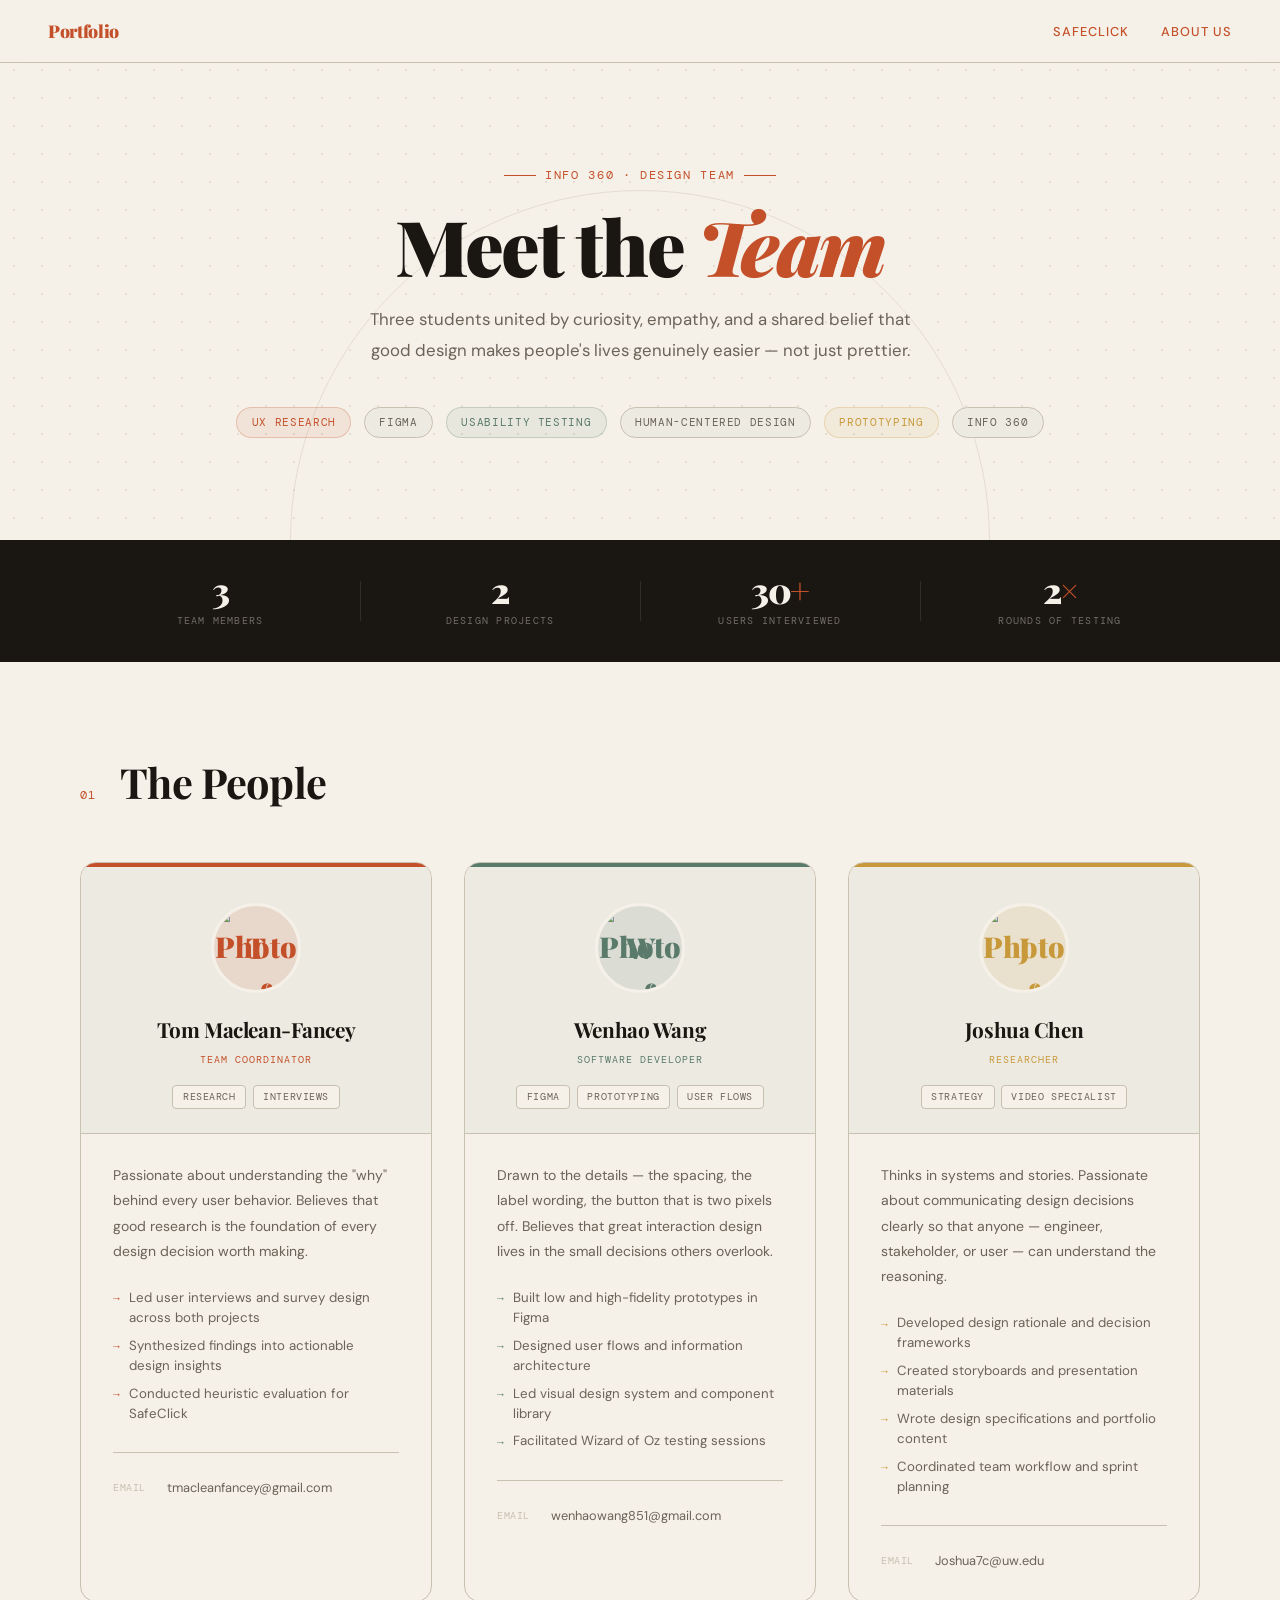
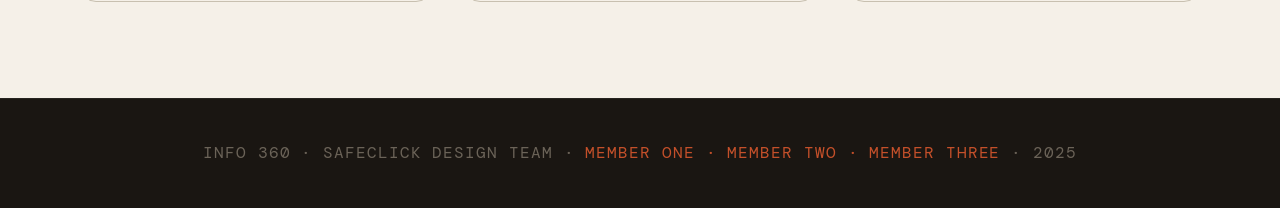
==== about.html @ a48689ff "Update about.html" ====
<!DOCTYPE html>
<html lang="en">
<head>
<meta charset="UTF-8">
<meta name="viewport" content="width=device-width, initial-scale=1.0">
<title>Meet the Team | Design Portfolio</title>
<link href="https://fonts.googleapis.com/css2?family=Playfair+Display:ital,wght@0,400;0,700;0,900;1,400;1,700&family=DM+Sans:wght@300;400;500;600&family=DM+Mono:wght@400;500&display=swap" rel="stylesheet">
<style>
  :root {
    --cream: #F5F0E8;
    --ink: #1A1612;
    --rust: #C4502A;
    --sand: #D9CDB8;
    --sage: #5A7A6B;
    --gold: #C8993A;
    --muted: #6B6358;
    --card: #EDEAE2;
    --border: #C8C0B0;
  }
 
  *, *::before, *::after { box-sizing: border-box; margin: 0; padding: 0; }
  html { scroll-behavior: smooth; }
 
  body {
    font-family: 'DM Sans', sans-serif;
    background: var(--cream);
    color: var(--ink);
    line-height: 1.7;
    overflow-x: hidden;
  }
 
  /* ── NAV ── */
  nav {
    position: fixed;
    top: 0; left: 0; right: 0;
    z-index: 100;
    display: flex;
    align-items: center;
    justify-content: space-between;
    padding: 1rem 3rem;
    background: rgba(245,240,232,0.92);
    backdrop-filter: blur(10px);
    border-bottom: 1px solid var(--border);
  }
  .nav-logo {
    font-family: 'Playfair Display', serif;
    font-weight: 900;
    font-size: 1.1rem;
    color: var(--rust);
    text-decoration: none;
    letter-spacing: -0.02em;
  }
  .nav-links {
    display: flex;
    gap: 2rem;
    list-style: none;
  }
  .nav-links a {
    text-decoration: none;
    color: var(--muted);
    font-size: 0.8rem;
    font-weight: 500;
    letter-spacing: 0.08em;
    text-transform: uppercase;
    transition: color 0.2s;
  }
  .nav-links a:hover { color: var(--rust); }
  .nav-links a.active { color: var(--rust); }
 
  /* ── HERO ── */
  .hero {
    min-height: 60vh;
    display: flex;
    flex-direction: column;
    align-items: center;
    justify-content: center;
    text-align: center;
    padding: 9rem 5rem 5rem;
    position: relative;
    overflow: hidden;
  }
 
  .bg-dot-grid {
    position: absolute;
    inset: 0;
    background-image: radial-gradient(circle, var(--border) 1px, transparent 1px);
    background-size: 28px 28px;
    opacity: 0.4;
    pointer-events: none;
  }
  .bg-arc {
    position: absolute;
    width: 700px; height: 700px;
    border-radius: 50%;
    border: 1px solid var(--border);
    bottom: -350px; left: 50%;
    transform: translateX(-50%);
    pointer-events: none;
    opacity: 0.4;
  }
 
  .hero-tag {
    font-family: 'DM Mono', monospace;
    font-size: 0.72rem;
    letter-spacing: 0.14em;
    text-transform: uppercase;
    color: var(--rust);
    margin-bottom: 1.2rem;
    display: flex;
    align-items: center;
    gap: 0.6rem;
    position: relative;
    z-index: 2;
  }
  .hero-tag::before, .hero-tag::after {
    content: '';
    display: block;
    width: 2rem;
    height: 1px;
    background: var(--rust);
  }
 
  .hero-title {
    font-family: 'Playfair Display', serif;
    font-size: clamp(2.8rem, 6vw, 5rem);
    font-weight: 900;
    line-height: 1.05;
    letter-spacing: -0.03em;
    margin-bottom: 1.2rem;
    position: relative;
    z-index: 2;
  }
  .hero-title em { font-style: italic; color: var(--rust); }
 
  .hero-sub {
    font-size: 1.05rem;
    color: var(--muted);
    max-width: 560px;
    line-height: 1.85;
    position: relative;
    z-index: 2;
    margin-bottom: 2.5rem;
  }
 
  .hero-pills {
    display: flex;
    gap: 0.8rem;
    flex-wrap: wrap;
    justify-content: center;
    position: relative;
    z-index: 2;
  }
  .pill {
    display: inline-block;
    background: var(--card);
    border: 1px solid var(--border);
    color: var(--muted);
    font-family: 'DM Mono', monospace;
    font-size: 0.68rem;
    letter-spacing: 0.06em;
    text-transform: uppercase;
    border-radius: 100px;
    padding: 0.35rem 0.9rem;
  }
  .pill.rust { background: rgba(196,80,42,0.08); border-color: rgba(196,80,42,0.25); color: var(--rust); }
  .pill.sage { background: rgba(90,122,107,0.08); border-color: rgba(90,122,107,0.25); color: var(--sage); }
  .pill.gold { background: rgba(200,153,58,0.08); border-color: rgba(200,153,58,0.25); color: var(--gold); }
 
  /* ── STATS BAR ── */
  .stats-bar {
    background: var(--ink);
    padding: 2rem 5rem;
    display: flex;
    align-items: center;
  }
  .stat {
    flex: 1;
    text-align: center;
    padding: 0 1rem;
    position: relative;
  }
  .stat + .stat::before {
    content: '';
    position: absolute;
    left: 0; top: 15%; bottom: 15%;
    width: 1px;
    background: rgba(255,255,255,0.1);
  }
  .stat-num {
    font-family: 'Playfair Display', serif;
    font-size: 2.2rem;
    font-weight: 900;
    color: var(--cream);
    letter-spacing: -0.03em;
    line-height: 1;
    margin-bottom: 0.3rem;
  }
  .stat-num em { color: var(--rust); font-style: normal; }
  .stat-label {
    font-family: 'DM Mono', monospace;
    font-size: 0.65rem;
    letter-spacing: 0.12em;
    text-transform: uppercase;
    color: rgba(245,240,232,0.4);
  }
 
  /* ── SECTIONS ── */
  section { padding: 6rem 5rem; }
  section.alt { background: var(--card); }
 
  .section-header {
    display: flex;
    align-items: baseline;
    gap: 1.5rem;
    margin-bottom: 3.5rem;
  }
  .section-num {
    font-family: 'DM Mono', monospace;
    font-size: 0.72rem;
    color: var(--rust);
    letter-spacing: 0.1em;
    text-transform: uppercase;
    white-space: nowrap;
    padding-top: 0.3rem;
  }
  .section-title {
    font-family: 'Playfair Display', serif;
    font-size: clamp(1.8rem, 3.5vw, 2.6rem);
    font-weight: 700;
    line-height: 1.15;
    letter-spacing: -0.02em;
  }
 
  p { color: var(--muted); font-size: 0.97rem; line-height: 1.85; margin-bottom: 1.2rem; }
  p:last-child { margin-bottom: 0; }
  h3 {
    font-family: 'Playfair Display', serif;
    font-size: 1.2rem;
    font-weight: 700;
    color: var(--ink);
    margin-bottom: 0.7rem;
  }
 
  /* ── TEAM CARDS ── */
  .team-grid {
    display: grid;
    grid-template-columns: repeat(3, 1fr);
    gap: 2rem;
  }
 
  .team-card {
    background: var(--cream);
    border: 1px solid var(--border);
    border-radius: 16px;
    overflow: hidden;
    transition: transform 0.25s, box-shadow 0.25s;
    position: relative;
  }
  .team-card:hover {
    transform: translateY(-6px);
    box-shadow: 0 20px 50px rgba(26,22,18,0.12);
  }
 
  .team-card-top {
    padding: 2.5rem 2rem 1.5rem;
    position: relative;
    text-align: center;
    background: var(--card);
    border-bottom: 1px solid var(--border);
  }
 
  /* accent stripe per member */
  .team-card-top::before {
    content: '';
    position: absolute;
    top: 0; left: 0; right: 0;
    height: 4px;
  }
  .accent-rust .team-card-top::before { background: var(--rust); }
  .accent-sage .team-card-top::before { background: var(--sage); }
  .accent-gold .team-card-top::before { background: var(--gold); }
 
  /* ── AVATAR ── */
  .avatar-circle {
    width: 90px; height: 90px;
    border-radius: 50%;
    margin: 0 auto 1.2rem;
    display: flex;
    align-items: center;
    justify-content: center;
    font-family: 'Playfair Display', serif;
    font-size: 1.8rem;
    font-weight: 900;
    border: 3px solid var(--cream);
    position: relative;
    overflow: hidden; /* keeps the photo clipped to the circle */
  }
 
  /* The profile photo — swap src to your image path */
  .avatar-circle img {
    position: absolute;
    inset: 0;
    width: 100%;
    height: 100%;
    object-fit: cover;
    object-position: center top; /* shows face rather than chest — adjust if needed */
    border-radius: 50%;
  }
 
  /* Fallback letter shown when no image is present */
  .avatar-circle .avatar-fallback {
    position: relative; /* sits above the img if img fails */
    z-index: 1;
    pointer-events: none;
  }
 
  /* Hide fallback letter once the image loads successfully */
  .avatar-circle img.loaded + .avatar-fallback {
    display: none;
  }
 
  /* Color backgrounds for each member (visible until photo loads) */
  .accent-rust  .avatar-circle { background: rgba(196,80,42,0.12); color: var(--rust); }
  .accent-sage  .avatar-circle { background: rgba(90,122,107,0.12); color: var(--sage); }
  .accent-gold  .avatar-circle { background: rgba(200,153,58,0.12); color: var(--gold); }
 
  .member-name {
    font-family: 'Playfair Display', serif;
    font-size: 1.3rem;
    font-weight: 700;
    color: var(--ink);
    letter-spacing: -0.02em;
    margin-bottom: 0.25rem;
  }
  .member-role {
    font-family: 'DM Mono', monospace;
    font-size: 0.65rem;
    letter-spacing: 0.1em;
    text-transform: uppercase;
    margin-bottom: 1rem;
  }
  .accent-rust .member-role { color: var(--rust); }
  .accent-sage .member-role { color: var(--sage); }
  .accent-gold .member-role { color: var(--gold); }
 
  .member-tags {
    display: flex;
    flex-wrap: wrap;
    gap: 0.4rem;
    justify-content: center;
  }
  .member-tag {
    font-family: 'DM Mono', monospace;
    font-size: 0.6rem;
    letter-spacing: 0.06em;
    text-transform: uppercase;
    padding: 0.2rem 0.6rem;
    border-radius: 4px;
    background: var(--cream);
    color: var(--muted);
    border: 1px solid var(--border);
  }
 
  .team-card-body {
    padding: 1.8rem 2rem;
  }
  .team-card-body p {
    font-size: 0.875rem;
    line-height: 1.8;
    margin-bottom: 1.5rem;
  }
 
  .contribution-list {
    list-style: none;
    display: flex;
    flex-direction: column;
    gap: 0.5rem;
    margin-bottom: 1.8rem;
  }
  .contribution-list li {
    display: flex;
    align-items: flex-start;
    gap: 0.6rem;
    font-size: 0.83rem;
    color: var(--muted);
    line-height: 1.5;
  }
  .contribution-list li::before {
    content: '→';
    font-family: 'DM Mono', monospace;
    font-size: 0.7rem;
    margin-top: 0.15rem;
    flex-shrink: 0;
  }
  .accent-rust .contribution-list li::before { color: var(--rust); }
  .accent-sage .contribution-list li::before { color: var(--sage); }
  .accent-gold .contribution-list li::before { color: var(--gold); }
 
  .member-contact {
    display: flex;
    flex-direction: column;
    gap: 0.5rem;
    padding-top: 1.5rem;
    border-top: 1px solid var(--border);
  }
  .contact-row {
    display: flex;
    align-items: center;
    gap: 0.6rem;
    font-size: 0.8rem;
    color: var(--muted);
    text-decoration: none;
    transition: color 0.2s;
  }
  .contact-row:hover { color: var(--rust); }
  .contact-row span {
    font-family: 'DM Mono', monospace;
    font-size: 0.62rem;
    letter-spacing: 0.06em;
    text-transform: uppercase;
    color: var(--border);
    min-width: 44px;
  }
 
  /* ── FOOTER ── */
  footer {
    background: var(--ink);
    border-top: 1px solid rgba(255,255,255,0.06);
    color: rgba(245,240,232,0.4);
    text-align: center;
    padding: 2.5rem;
    font-family: 'DM Mono', monospace;
    font-size: 0.72rem;
    letter-spacing: 0.08em;
    text-transform: uppercase;
  }
  footer span { color: var(--rust); }
 
  /* ── REVEAL ── */
  .reveal {
    opacity: 0;
    transform: translateY(28px);
    transition: opacity 0.65s ease, transform 0.65s ease;
  }
  .reveal.visible { opacity: 1; transform: translateY(0); }
 
  /* ── RESPONSIVE ── */
  @media (max-width: 1000px) {
    .team-grid, .values-row { grid-template-columns: 1fr; }
    .collab-grid { grid-template-columns: 1fr; gap: 2rem; }
  }
  @media (max-width: 700px) {
    nav { padding: 1rem 1.5rem; }
    .nav-links { display: none; }
    section { padding: 4rem 1.5rem; }
    .hero { padding: 8rem 1.5rem 4rem; }
    .stats-bar { padding: 2rem 1.5rem; flex-wrap: wrap; gap: 2rem; }
    .quote-section { padding: 4rem 1.5rem; }
  }
</style>
</head>
<body>
 
<!-- NAV -->
<nav>
  <a href="#" class="nav-logo">Portfolio</a>
  <ul class="nav-links">
    <li><a href="index.html" class="active">SafeClick</a></li>
    <li><a href="#team" class="active">About Us</a></li>
  </ul>
</nav>
 
<!-- HERO -->
<div class="hero">
  <div class="bg-dot-grid"></div>
  <div class="bg-arc"></div>
 
  <div class="hero-tag">INFO 360 · Design Team</div>
  <h1 class="hero-title">Meet the <em>Team</em></h1>
  <p class="hero-sub">Three students united by curiosity, empathy, and a shared belief that good design makes people's lives genuinely easier — not just prettier.</p>
  <div class="hero-pills">
    <span class="pill rust">UX Research</span>
    <span class="pill">Figma</span>
    <span class="pill sage">Usability Testing</span>
    <span class="pill">Human-Centered Design</span>
    <span class="pill gold">Prototyping</span>
    <span class="pill">INFO 360</span>
  </div>
</div>
 
<!-- STATS BAR -->
<div class="stats-bar">
  <div class="stat">
    <div class="stat-num">3</div>
    <div class="stat-label">Team Members</div>
  </div>
  <div class="stat">
    <div class="stat-num">2</div>
    <div class="stat-label">Design Projects</div>
  </div>
  <div class="stat">
    <div class="stat-num">30<em>+</em></div>
    <div class="stat-label">Users Interviewed</div>
  </div>
  <div class="stat">
    <div class="stat-num">2<em>×</em></div>
    <div class="stat-label">Rounds of Testing</div>
  </div>
</div>
 
<!-- TEAM MEMBERS -->
<section id="team">
  <div class="section-header reveal">
    <span class="section-num">01</span>
    <h2 class="section-title">The People</h2>
  </div>
 
  <div class="team-grid">
 
    <!-- ─────────────────────────────────────────────────
         MEMBER 1 — Tom Maclean-Fancey
         To add a photo: put Tom's image at  img/tom.jpg
         (or any format: tom.png, tom.webp, etc.)
         then update the src below to match.
    ───────────────────────────────────────────────── -->
    <div class="team-card accent-rust reveal">
      <div class="team-card-top">
        <div class="avatar-circle">
          <img src="img/tom.jpg" alt="Photo of Tom Maclean-Fancey">
          <span class="avatar-fallback">T</span>
        </div>
        <div class="member-name">Tom Maclean-Fancey</div>
        <div class="member-role">Team Coordinator</div>
        <div class="member-tags">
          <span class="member-tag">Research</span>
          <span class="member-tag">Interviews</span>
        </div>
      </div>
      <div class="team-card-body">
        <p>Passionate about understanding the "why" behind every user behavior. Believes that good research is the foundation of every design decision worth making.</p>
        <ul class="contribution-list">
          <li>Led user interviews and survey design across both projects</li>
          <li>Synthesized findings into actionable design insights</li>
          <li>Conducted heuristic evaluation for SafeClick</li>
        </ul>
        <div class="member-contact">
          <a href="mailto:tmacleanfancey@gmail.com" class="contact-row">
            <span>Email</span> tmacleanfancey@gmail.com
          </a>
        </div>
      </div>
    </div>
 
    <!-- ─────────────────────────────────────────────────
         MEMBER 2 — Wenhao Wang
         To add a photo: put Wenhao's image at  img/wenhao.jpg
    ───────────────────────────────────────────────── -->
    <div class="team-card accent-sage reveal" style="transition-delay:0.12s;">
      <div class="team-card-top">
        <div class="avatar-circle">
          <img src="img/wenhao.jpg" alt="Photo of Wenhao Wang">
          <span class="avatar-fallback">W</span>
        </div>
        <div class="member-name">Wenhao Wang</div>
        <div class="member-role">Software Developer</div>
        <div class="member-tags">
          <span class="member-tag">Figma</span>
          <span class="member-tag">Prototyping</span>
          <span class="member-tag">User Flows</span>
        </div>
      </div>
      <div class="team-card-body">
        <p>Drawn to the details — the spacing, the label wording, the button that is two pixels off. Believes that great interaction design lives in the small decisions others overlook.</p>
        <ul class="contribution-list">
          <li>Built low and high-fidelity prototypes in Figma</li>
          <li>Designed user flows and information architecture</li>
          <li>Led visual design system and component library</li>
          <li>Facilitated Wizard of Oz testing sessions</li>
        </ul>
        <div class="member-contact">
          <a href="mailto:wenhaowang851@gmail.com" class="contact-row">
            <span>Email</span> wenhaowang851@gmail.com
          </a>
        </div>
      </div>
    </div>
 
    <!-- ─────────────────────────────────────────────────
         MEMBER 3 — Joshua Chen
         To add a photo: put Joshua's image at  img/joshua.jpg
    ───────────────────────────────────────────────── -->
    <div class="team-card accent-gold reveal" style="transition-delay:0.24s;">
      <div class="team-card-top">
        <div class="avatar-circle">
          <img src="img/joshua.jpg" alt="Photo of Joshua Chen">
          <span class="avatar-fallback">J</span>
        </div>
        <div class="member-name">Joshua Chen</div>
        <div class="member-role">Researcher</div>
        <div class="member-tags">
          <span class="member-tag">Strategy</span>
          <span class="member-tag">Video Specialist</span>
        </div>
      </div>
      <div class="team-card-body">
        <p>Thinks in systems and stories. Passionate about communicating design decisions clearly so that anyone — engineer, stakeholder, or user — can understand the reasoning.</p>
        <ul class="contribution-list">
          <li>Developed design rationale and decision frameworks</li>
          <li>Created storyboards and presentation materials</li>
          <li>Wrote design specifications and portfolio content</li>
          <li>Coordinated team workflow and sprint planning</li>
        </ul>
        <div class="member-contact">
          <a href="mailto:Joshua7c@uw.edu" class="contact-row">
            <span>Email</span> Joshua7c@uw.edu
          </a>
        </div>
      </div>
    </div>
 
  </div>
</section>
 
<footer>
  <p>INFO 360 · SafeClick Design Team · <span>Member One · Member Two · Member Three</span> · 2025</p>
</footer>
 
<script>
  /* Scroll reveal */
  const reveals = document.querySelectorAll('.reveal');
  const observer = new IntersectionObserver((entries) => {
    entries.forEach(e => {
      if (e.isIntersecting) {
        e.target.classList.add('visible');
        observer.unobserve(e.target);
      }
    });
  }, { threshold: 0.1, rootMargin: '0px 0px -40px 0px' });
  reveals.forEach(el => observer.observe(el));
 
  /* Hide the fallback letter once the photo loads successfully */
  document.querySelectorAll('.avatar-circle img').forEach(img => {
    const hide = () => img.classList.add('loaded');
    if (img.complete && img.naturalWidth > 0) hide();
    else img.addEventListener('load', hide);
  });
</script>
</body>
</html>
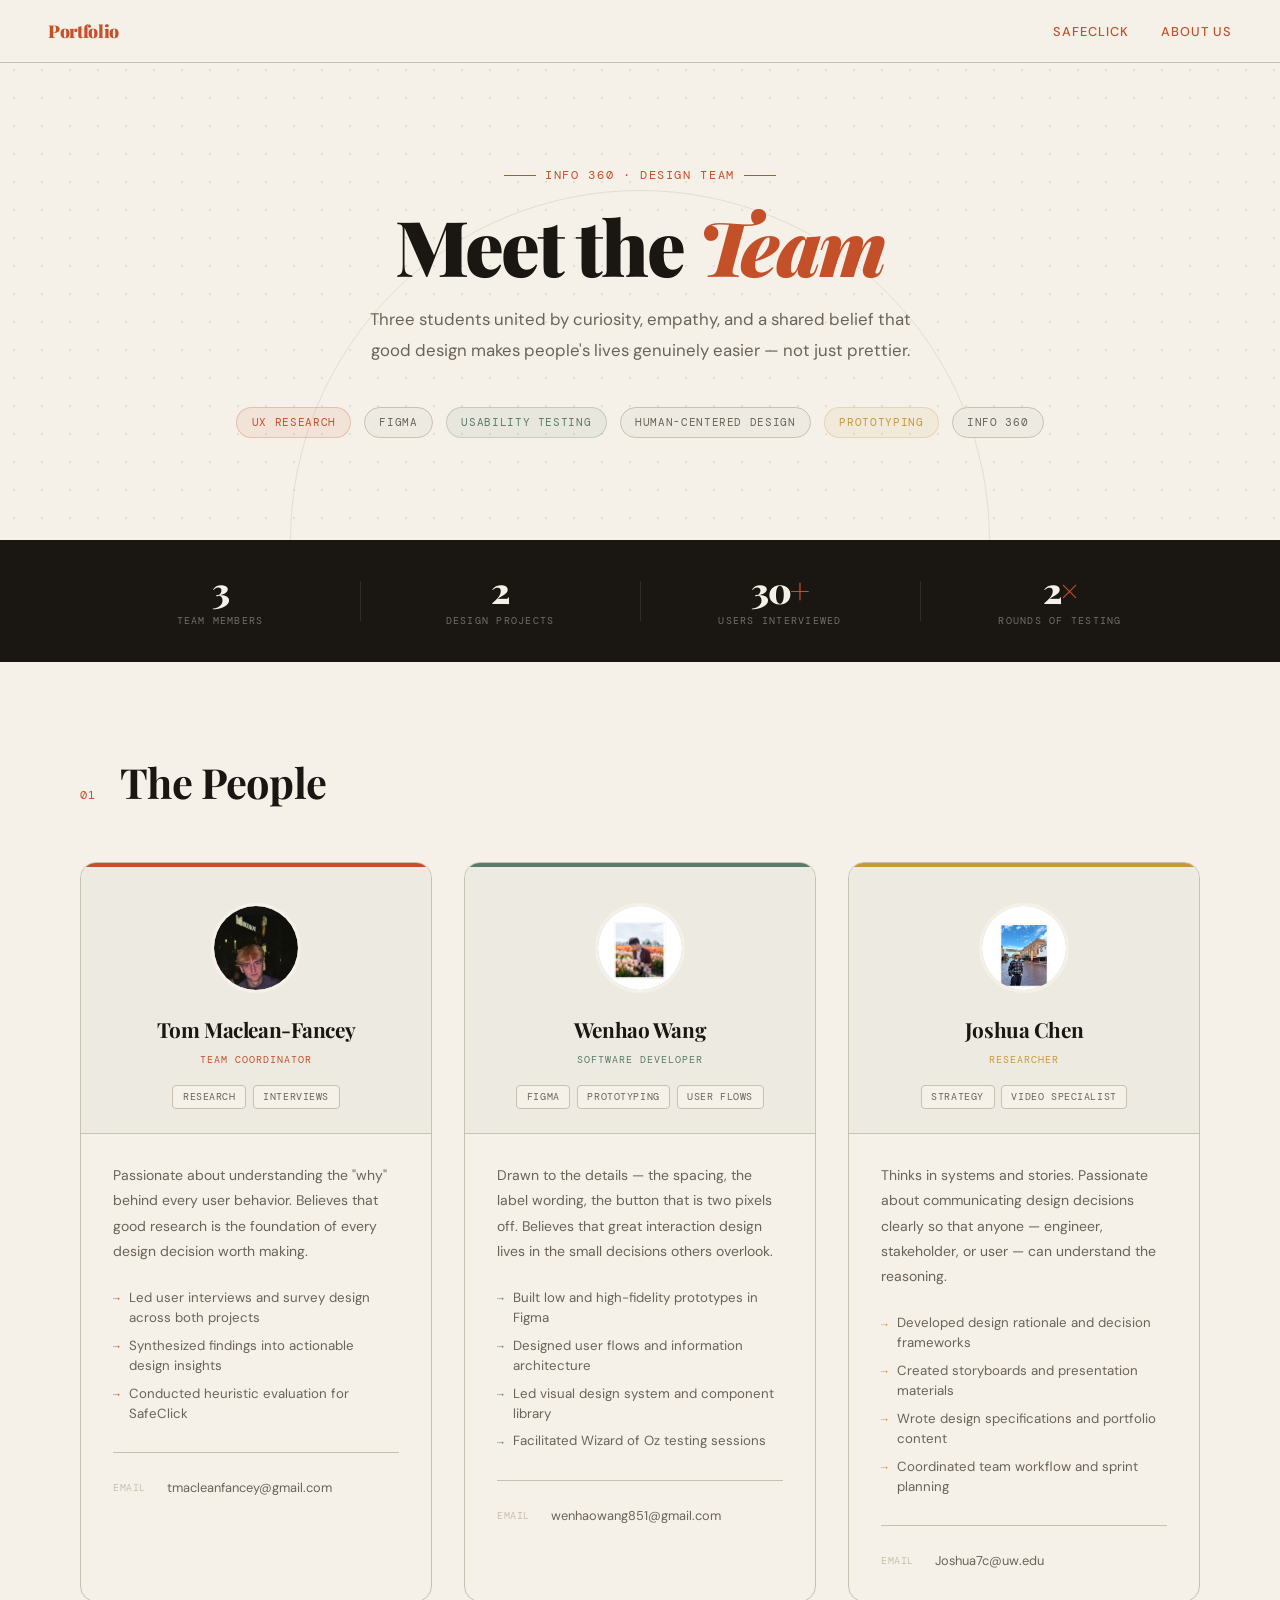
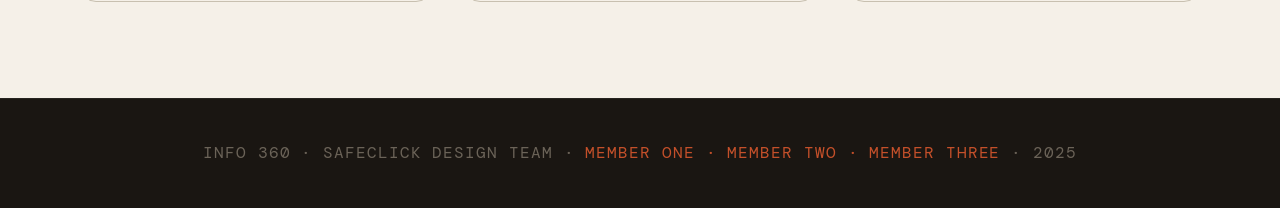
==== commit 5e9eb50c: "Update about.html" ====
--- a/about.html
+++ b/about.html
@@ -526,7 +526,7 @@
     <div class="team-card accent-rust reveal">
       <div class="team-card-top">
         <div class="avatar-circle">
-          <img src="img/tom.jpg" alt="Photo of Tom Maclean-Fancey">
+          <img src="tom.jpg" alt="Photo of Tom">
           <span class="avatar-fallback">T</span>
         </div>
         <div class="member-name">Tom Maclean-Fancey</div>
@@ -558,7 +558,7 @@
     <div class="team-card accent-sage reveal" style="transition-delay:0.12s;">
       <div class="team-card-top">
         <div class="avatar-circle">
-          <img src="img/wenhao.jpg" alt="Photo of Wenhao Wang">
+          <img src="wenhao.png" alt="Photo of Wenhao">
           <span class="avatar-fallback">W</span>
         </div>
         <div class="member-name">Wenhao Wang</div>
@@ -592,7 +592,7 @@
     <div class="team-card accent-gold reveal" style="transition-delay:0.24s;">
       <div class="team-card-top">
         <div class="avatar-circle">
-          <img src="img/joshua.jpg" alt="Photo of Joshua Chen">
+          <img src="joshua.png" alt="Photo of Joshua">
           <span class="avatar-fallback">J</span>
         </div>
         <div class="member-name">Joshua Chen</div>
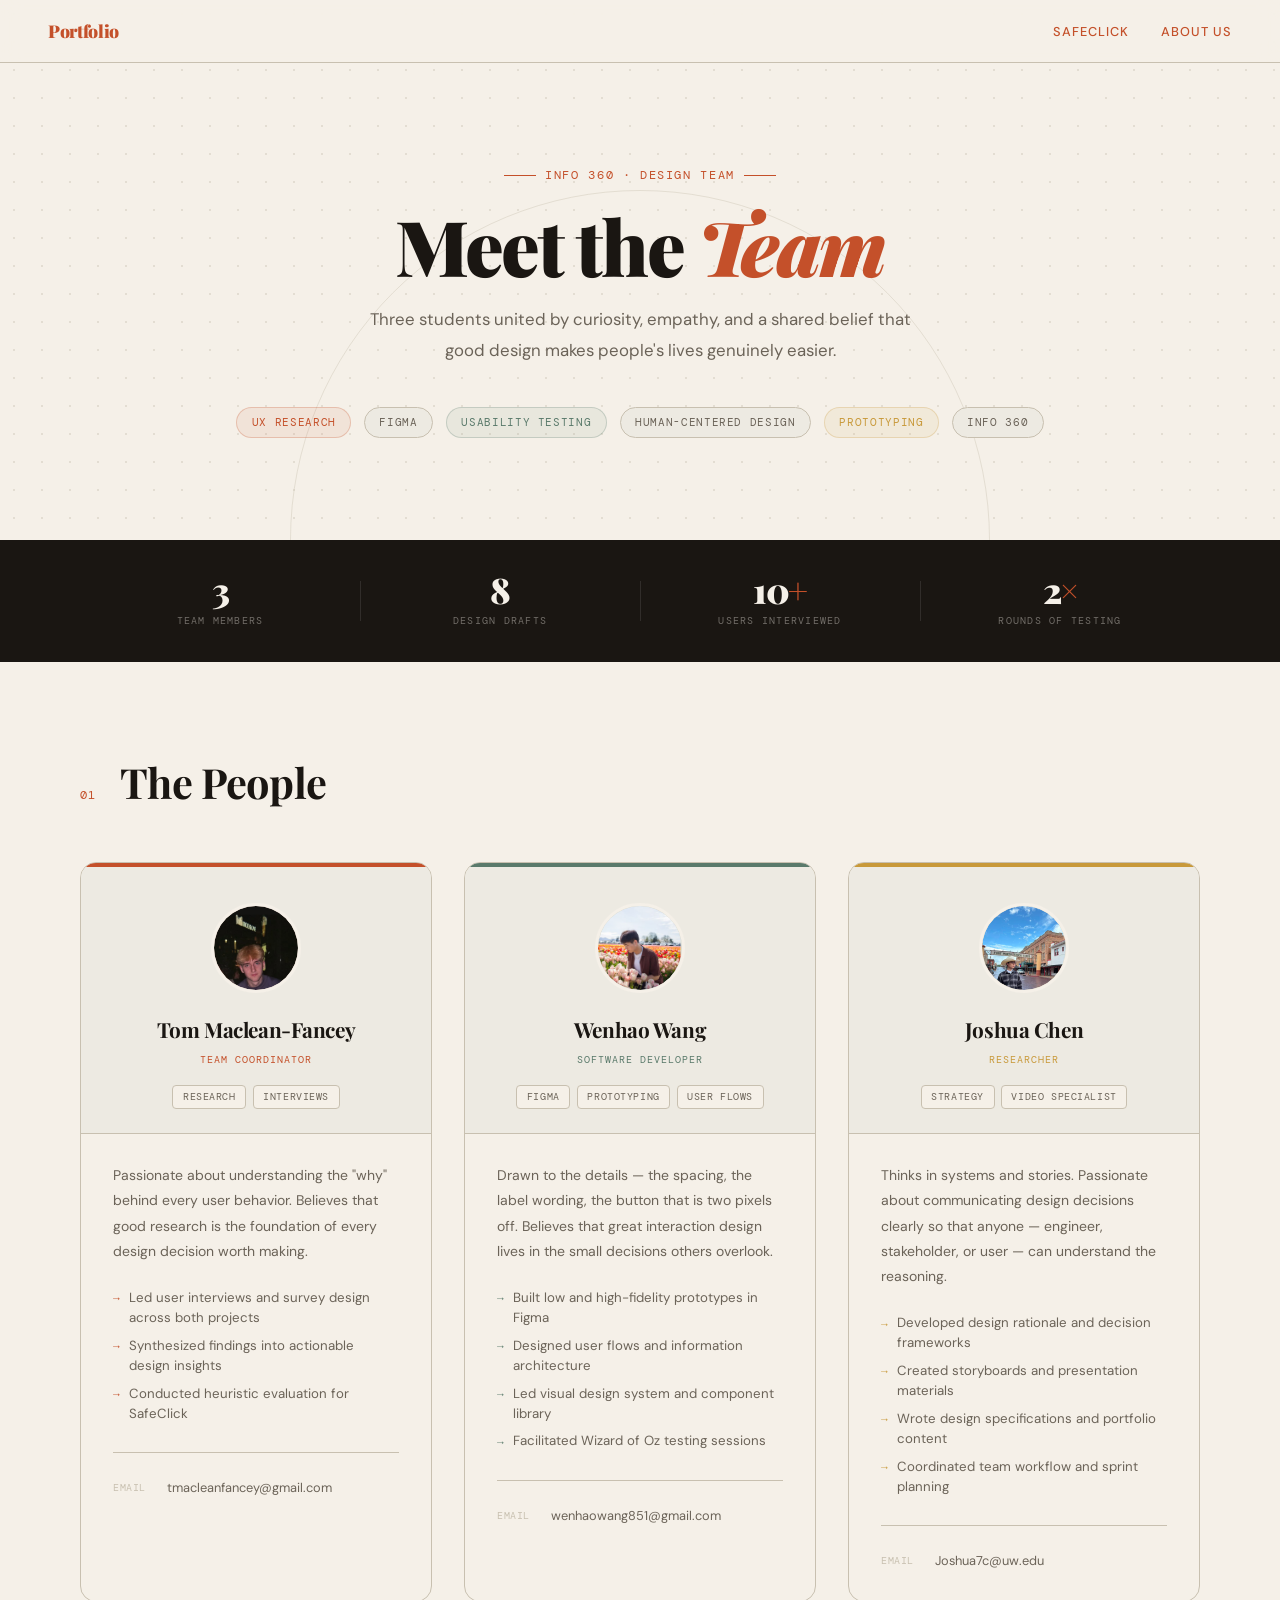
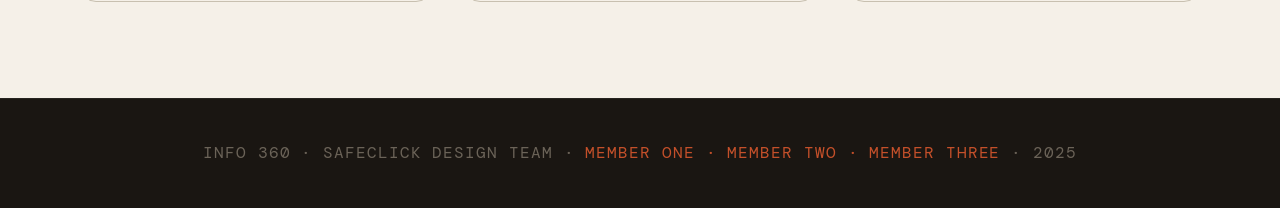
==== commit 92a0a2a0: "Update about.html" ====
--- a/about.html
+++ b/about.html
@@ -477,7 +477,7 @@
  
   <div class="hero-tag">INFO 360 · Design Team</div>
   <h1 class="hero-title">Meet the <em>Team</em></h1>
-  <p class="hero-sub">Three students united by curiosity, empathy, and a shared belief that good design makes people's lives genuinely easier — not just prettier.</p>
+  <p class="hero-sub">Three students united by curiosity, empathy, and a shared belief that good design makes people's lives genuinely easier.</p>
   <div class="hero-pills">
     <span class="pill rust">UX Research</span>
     <span class="pill">Figma</span>
@@ -495,11 +495,11 @@
     <div class="stat-label">Team Members</div>
   </div>
   <div class="stat">
-    <div class="stat-num">2</div>
-    <div class="stat-label">Design Projects</div>
+    <div class="stat-num">8</div>
+    <div class="stat-label">Design Drafts</div>
   </div>
   <div class="stat">
-    <div class="stat-num">30<em>+</em></div>
+    <div class="stat-num">10<em>+</em></div>
     <div class="stat-label">Users Interviewed</div>
   </div>
   <div class="stat">
@@ -519,9 +519,6 @@
  
     <!-- ─────────────────────────────────────────────────
          MEMBER 1 — Tom Maclean-Fancey
-         To add a photo: put Tom's image at  img/tom.jpg
-         (or any format: tom.png, tom.webp, etc.)
-         then update the src below to match.
     ───────────────────────────────────────────────── -->
     <div class="team-card accent-rust reveal">
       <div class="team-card-top">
@@ -553,7 +550,6 @@
  
     <!-- ─────────────────────────────────────────────────
          MEMBER 2 — Wenhao Wang
-         To add a photo: put Wenhao's image at  img/wenhao.jpg
     ───────────────────────────────────────────────── -->
     <div class="team-card accent-sage reveal" style="transition-delay:0.12s;">
       <div class="team-card-top">
@@ -587,7 +583,6 @@
  
     <!-- ─────────────────────────────────────────────────
          MEMBER 3 — Joshua Chen
-         To add a photo: put Joshua's image at  img/joshua.jpg
     ───────────────────────────────────────────────── -->
     <div class="team-card accent-gold reveal" style="transition-delay:0.24s;">
       <div class="team-card-top">
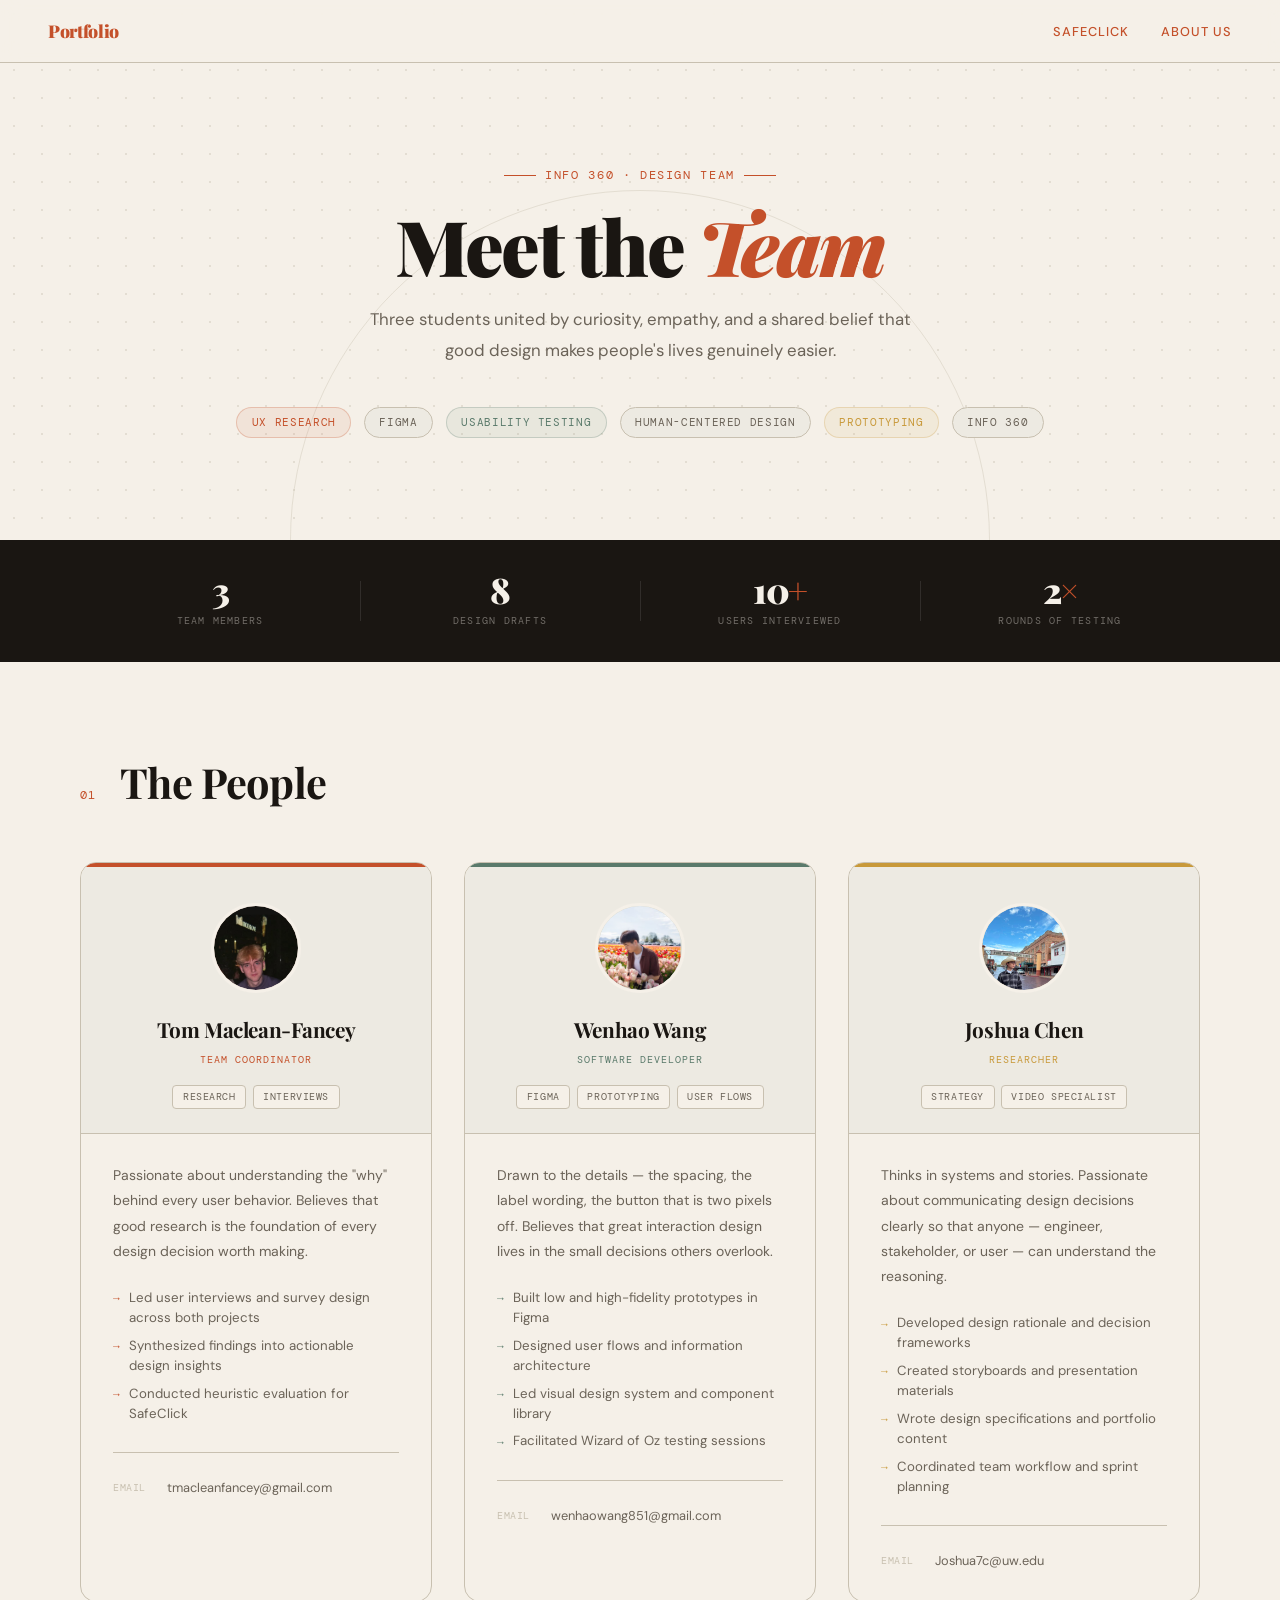
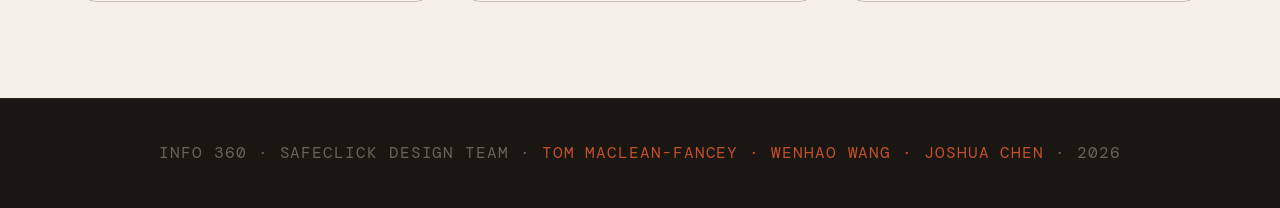
==== commit 7ce20bc2: "Update about.html" ====
--- a/about.html
+++ b/about.html
@@ -617,7 +617,7 @@
 </section>
  
 <footer>
-  <p>INFO 360 · SafeClick Design Team · <span>Member One · Member Two · Member Three</span> · 2025</p>
+  <p>INFO 360 · SafeClick Design Team · <span>Tom Maclean-Fancey · Wenhao Wang · Joshua Chen</span> · 2026</p>
 </footer>
  
 <script>
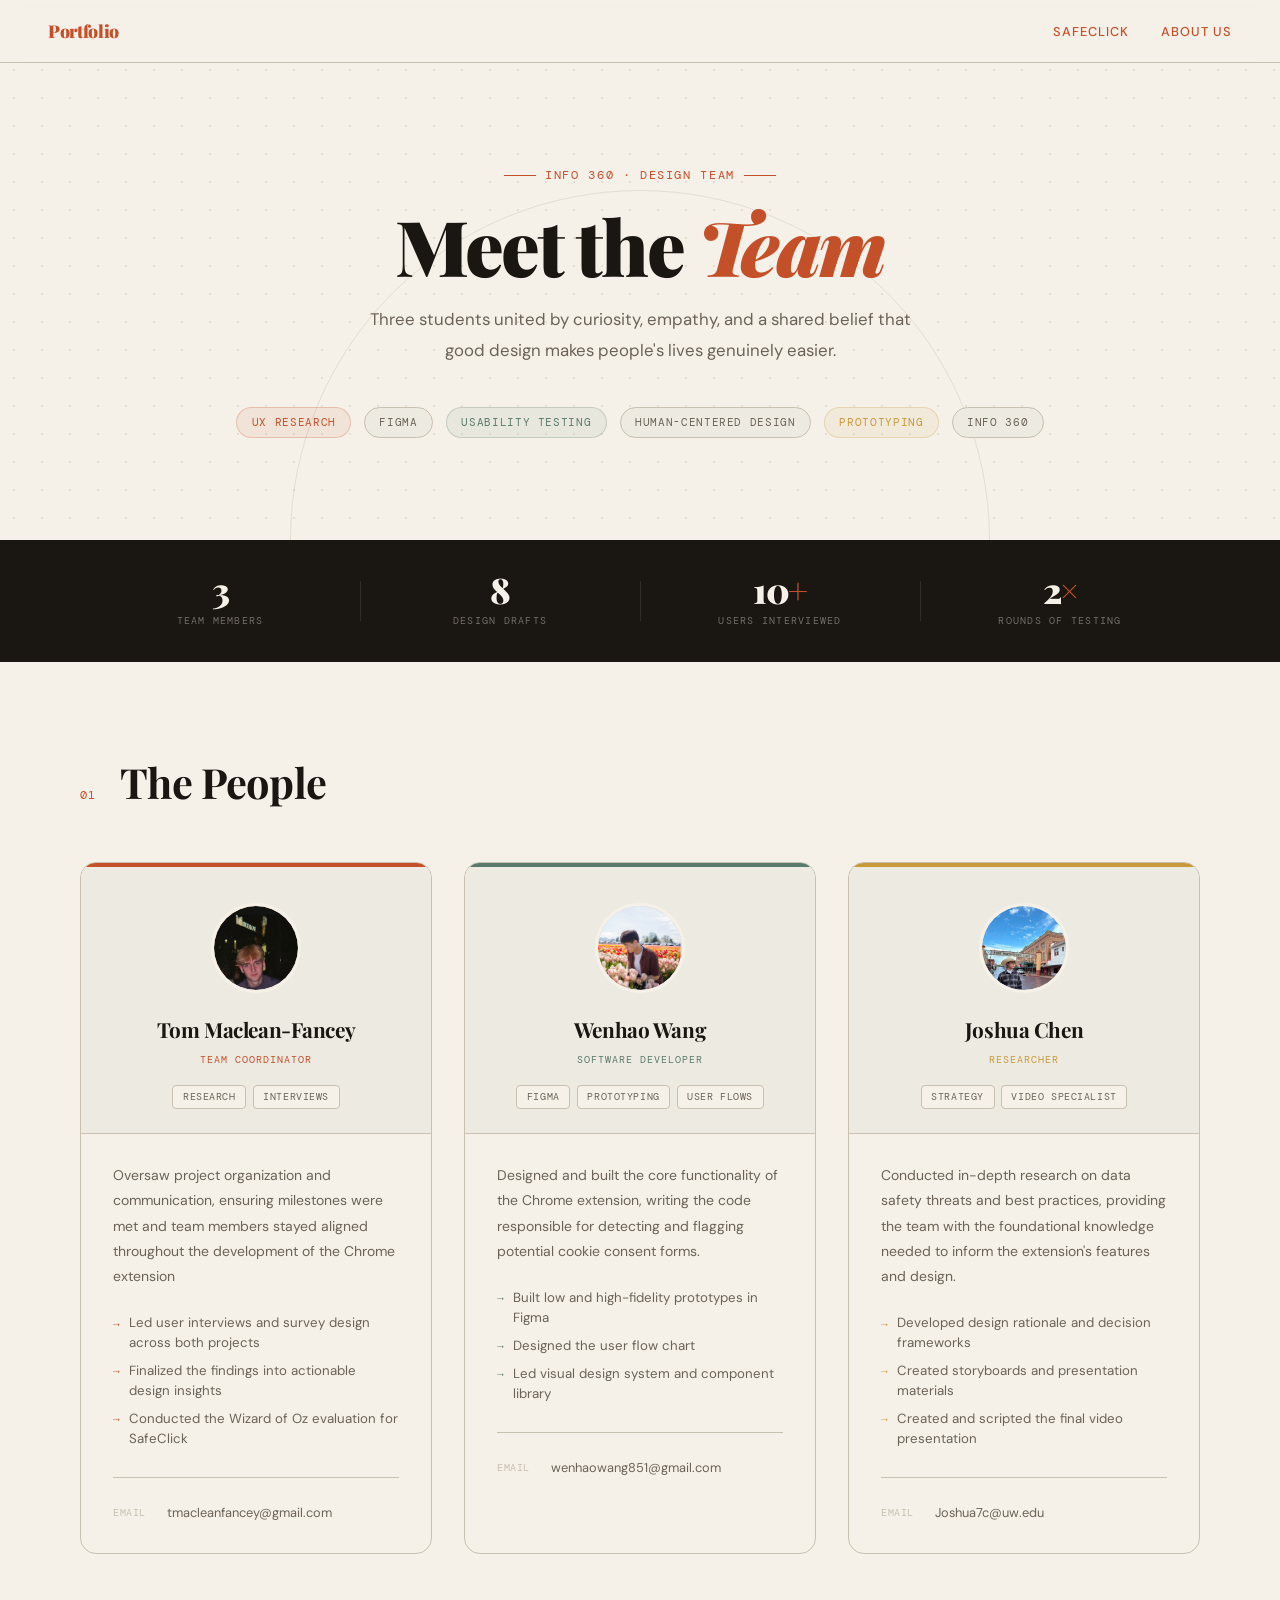
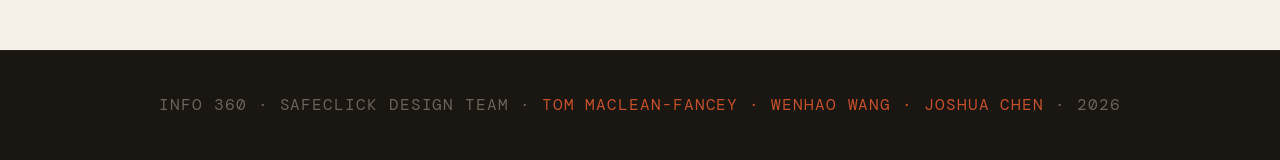
==== commit ce5e50e6: "Update about.html" ====
--- a/about.html
+++ b/about.html
@@ -534,11 +534,11 @@
         </div>
       </div>
       <div class="team-card-body">
-        <p>Passionate about understanding the "why" behind every user behavior. Believes that good research is the foundation of every design decision worth making.</p>
+        <p>Oversaw project organization and communication, ensuring milestones were met and team members stayed aligned throughout the development of the Chrome extension</p>
         <ul class="contribution-list">
           <li>Led user interviews and survey design across both projects</li>
-          <li>Synthesized findings into actionable design insights</li>
-          <li>Conducted heuristic evaluation for SafeClick</li>
+          <li>Finalized the findings into actionable design insights</li>
+          <li>Conducted the Wizard of Oz evaluation for SafeClick</li>
         </ul>
         <div class="member-contact">
           <a href="mailto:tmacleanfancey@gmail.com" class="contact-row">
@@ -566,12 +566,11 @@
         </div>
       </div>
       <div class="team-card-body">
-        <p>Drawn to the details — the spacing, the label wording, the button that is two pixels off. Believes that great interaction design lives in the small decisions others overlook.</p>
+        <p>Designed and built the core functionality of the Chrome extension, writing the code responsible for detecting and flagging potential cookie consent forms.</p>
         <ul class="contribution-list">
           <li>Built low and high-fidelity prototypes in Figma</li>
-          <li>Designed user flows and information architecture</li>
+          <li>Designed the user flow chart</li>
           <li>Led visual design system and component library</li>
-          <li>Facilitated Wizard of Oz testing sessions</li>
         </ul>
         <div class="member-contact">
           <a href="mailto:wenhaowang851@gmail.com" class="contact-row">
@@ -598,12 +597,11 @@
         </div>
       </div>
       <div class="team-card-body">
-        <p>Thinks in systems and stories. Passionate about communicating design decisions clearly so that anyone — engineer, stakeholder, or user — can understand the reasoning.</p>
+        <p>Conducted in-depth research on data safety threats and best practices, providing the team with the foundational knowledge needed to inform the extension's features and design.</p>
         <ul class="contribution-list">
           <li>Developed design rationale and decision frameworks</li>
           <li>Created storyboards and presentation materials</li>
-          <li>Wrote design specifications and portfolio content</li>
-          <li>Coordinated team workflow and sprint planning</li>
+          <li>Created and scripted the final video presentation</li>
         </ul>
         <div class="member-contact">
           <a href="mailto:Joshua7c@uw.edu" class="contact-row">
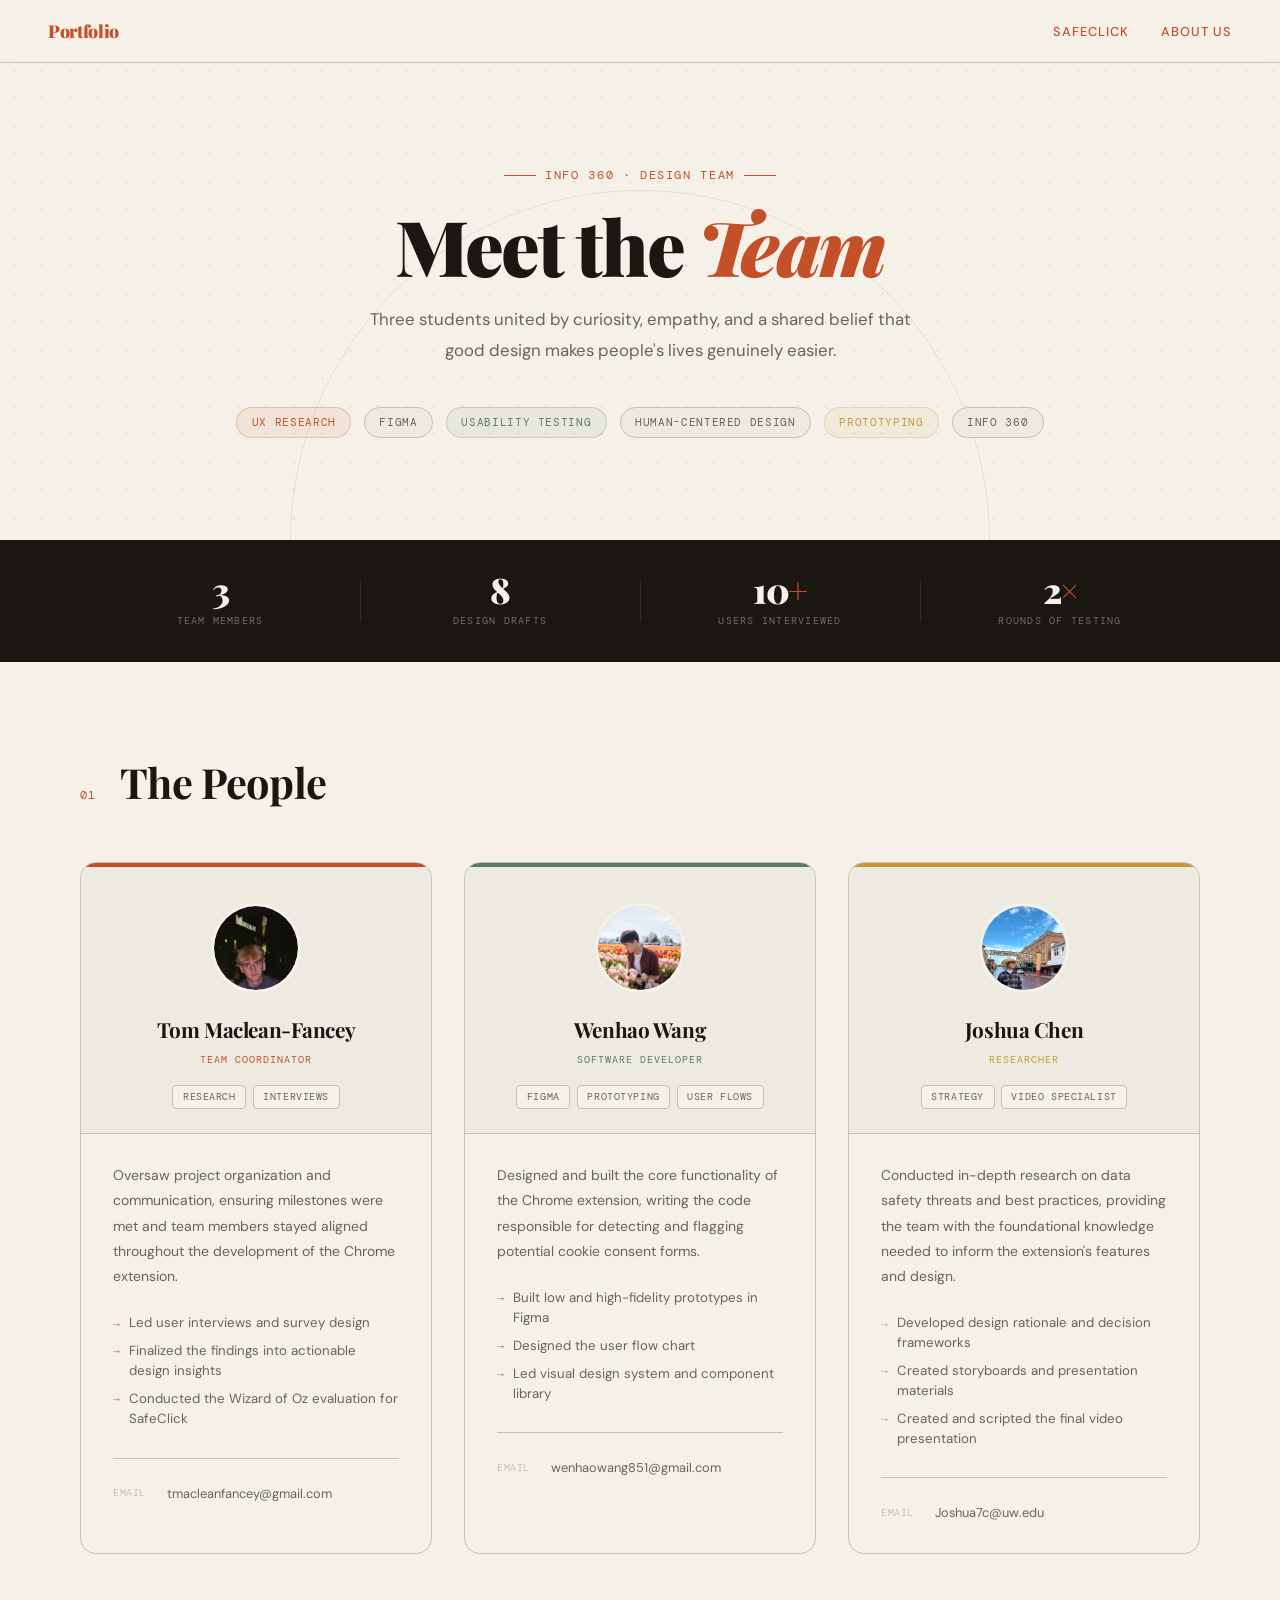
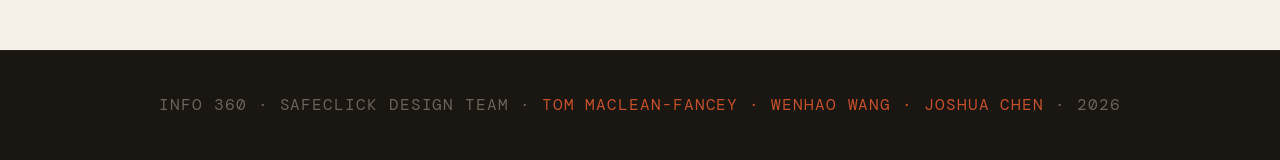
==== commit d7ec015f: "Update about.html" ====
--- a/about.html
+++ b/about.html
@@ -534,9 +534,9 @@
         </div>
       </div>
       <div class="team-card-body">
-        <p>Oversaw project organization and communication, ensuring milestones were met and team members stayed aligned throughout the development of the Chrome extension</p>
+        <p>Oversaw project organization and communication, ensuring milestones were met and team members stayed aligned throughout the development of the Chrome extension.</p>
         <ul class="contribution-list">
-          <li>Led user interviews and survey design across both projects</li>
+          <li>Led user interviews and survey design</li>
           <li>Finalized the findings into actionable design insights</li>
           <li>Conducted the Wizard of Oz evaluation for SafeClick</li>
         </ul>
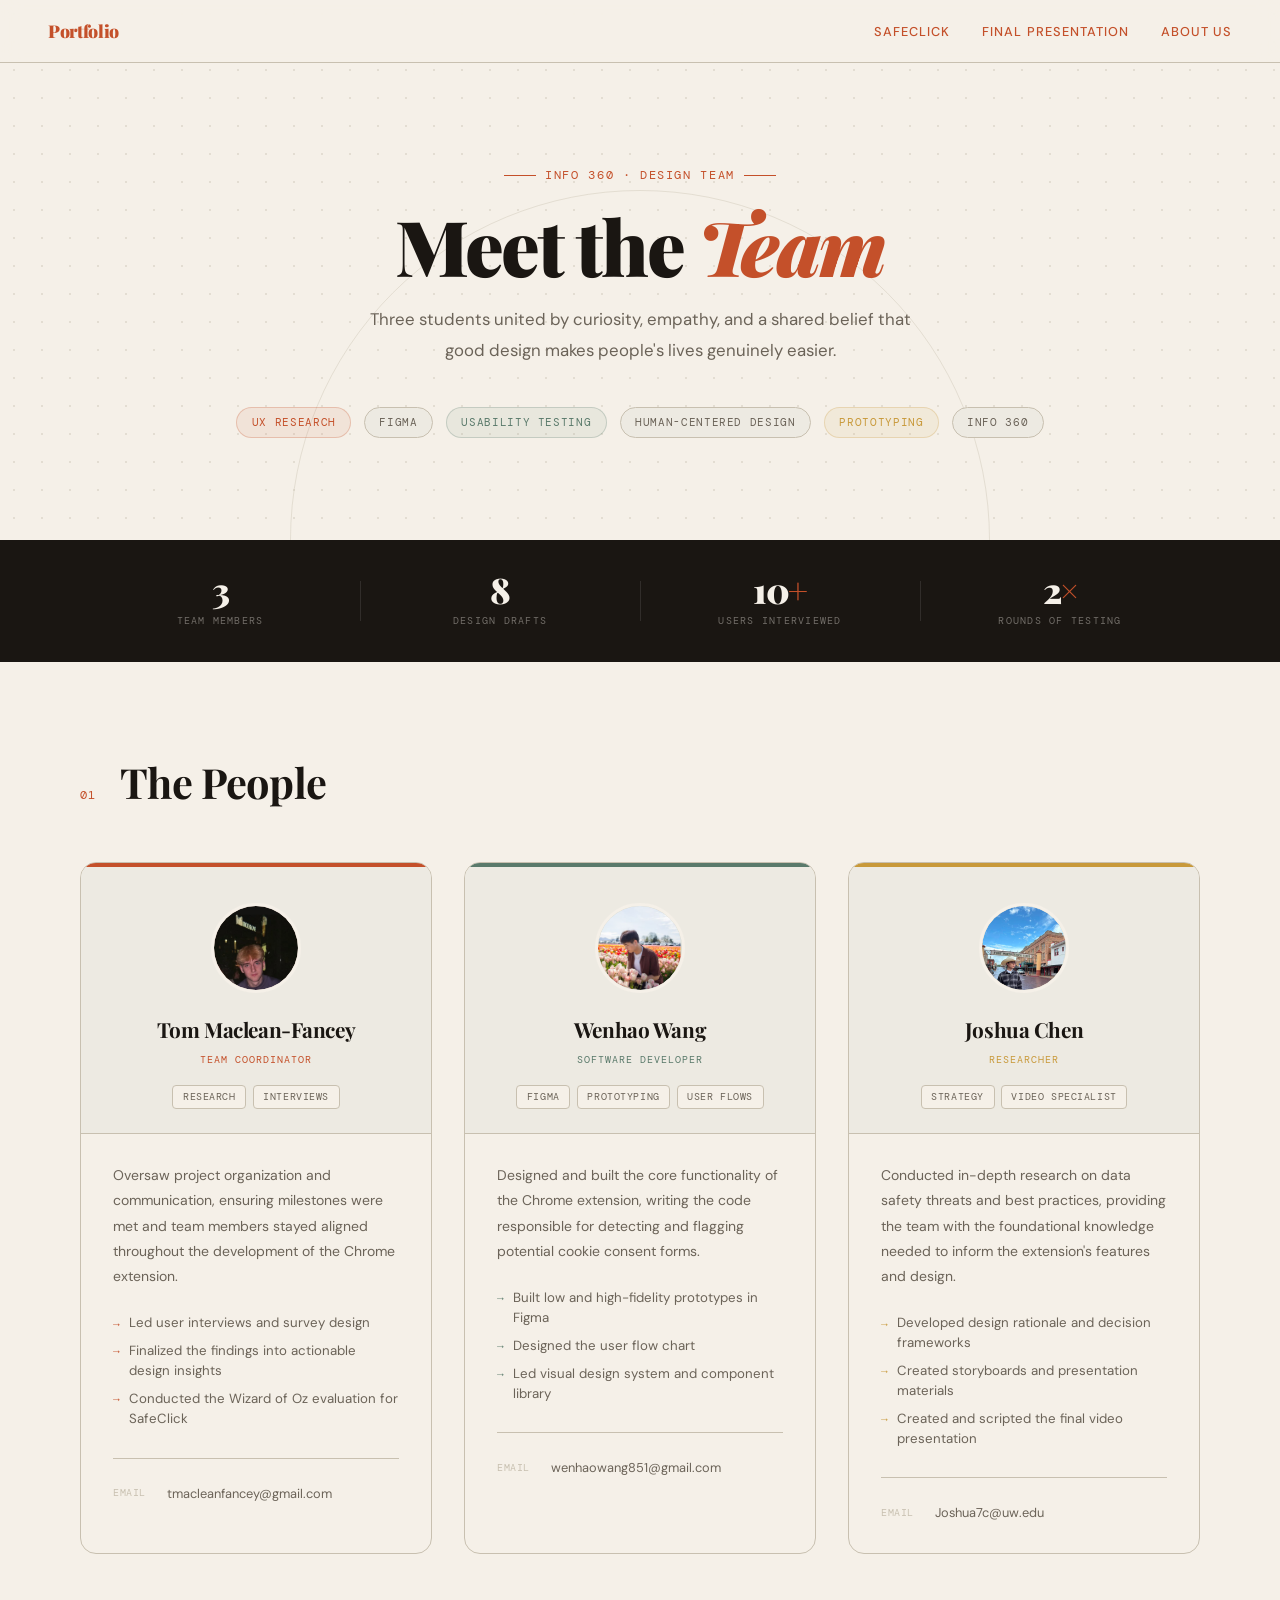
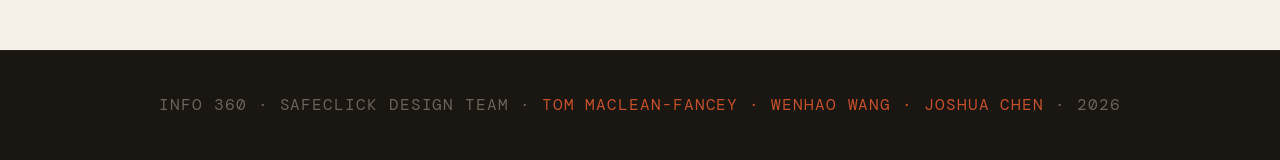
==== commit f64f1600: "Update about.html" ====
--- a/about.html
+++ b/about.html
@@ -466,6 +466,7 @@
   <a href="#" class="nav-logo">Portfolio</a>
   <ul class="nav-links">
     <li><a href="index.html" class="active">SafeClick</a></li>
+    <li><a href="video.html" class="active">Final Presentation</a></li>
     <li><a href="#team" class="active">About Us</a></li>
   </ul>
 </nav>
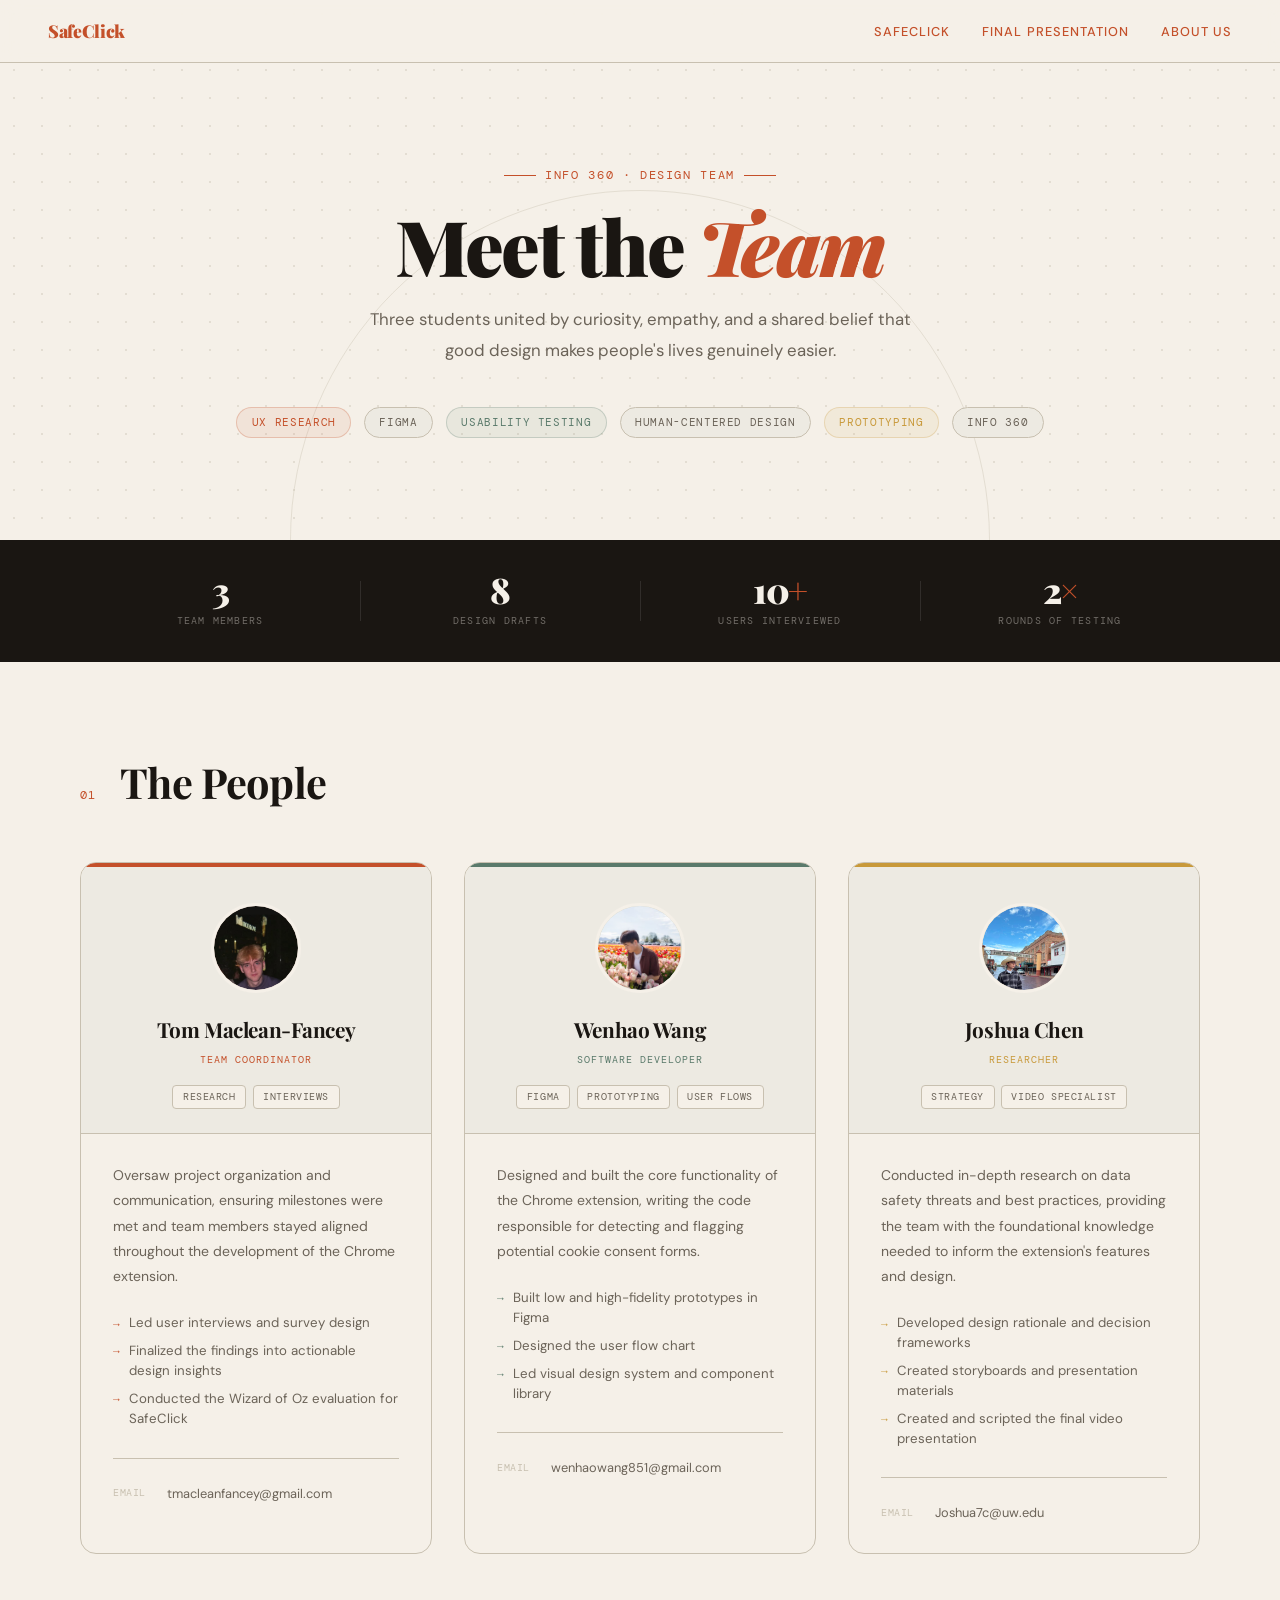
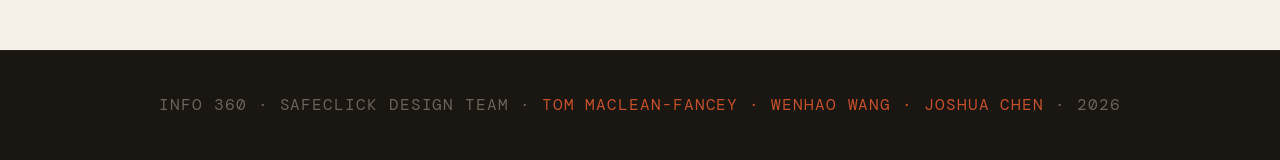
==== commit fa0ba731: "Update about.html" ====
--- a/about.html
+++ b/about.html
@@ -463,7 +463,7 @@
  
 <!-- NAV -->
 <nav>
-  <a href="#" class="nav-logo">Portfolio</a>
+  <a href="index.html" class="nav-logo">SafeClick</a>
   <ul class="nav-links">
     <li><a href="index.html" class="active">SafeClick</a></li>
     <li><a href="video.html" class="active">Final Presentation</a></li>
